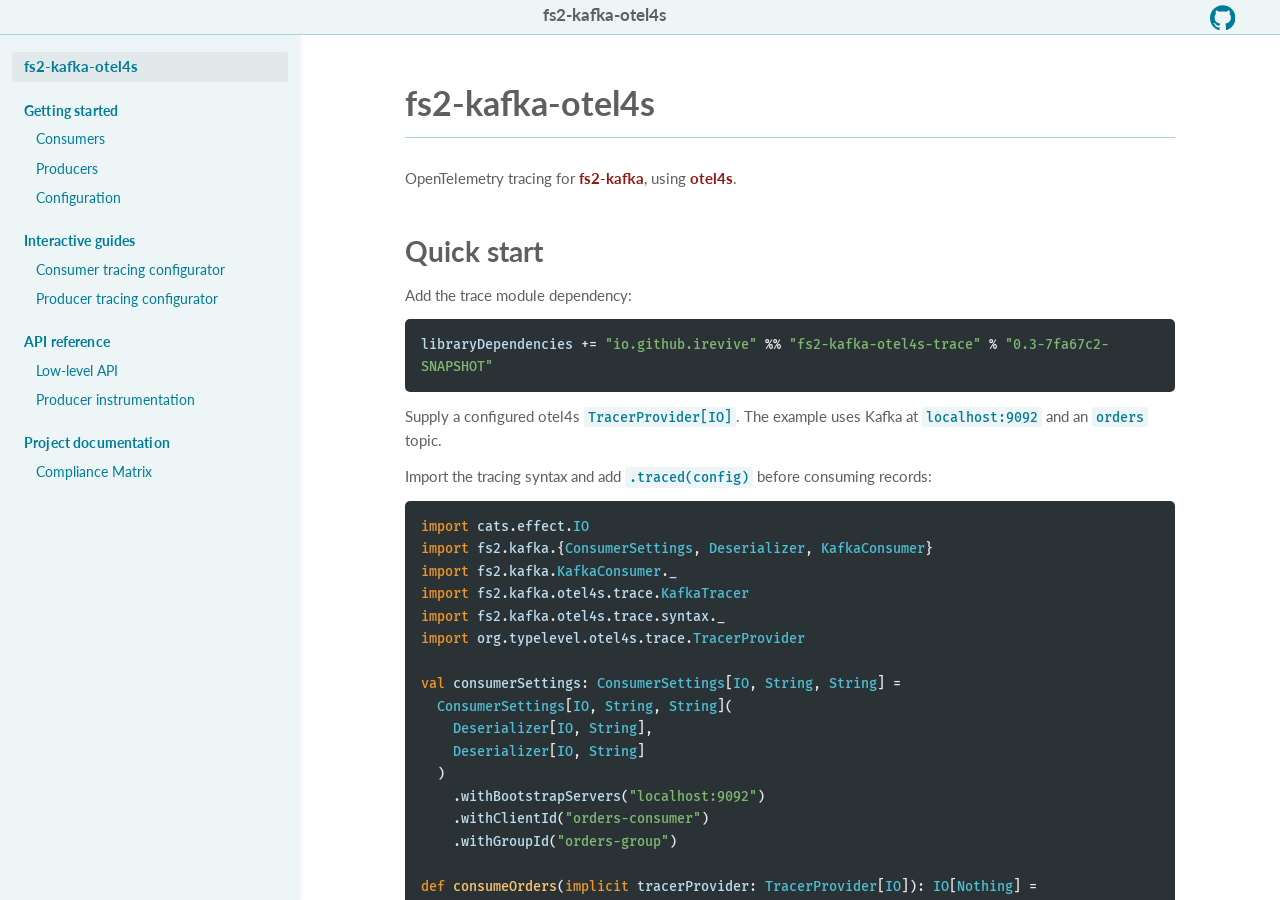
==== index.html @ 9bfa2861 "deploy: 7fa67c2e1adc628a8ec768952b215c141cdf2041" ====
<!DOCTYPE html>
<html lang="en">
  
  <head>
  <meta http-equiv="Content-Type" content="text/html; charset=UTF-8">
  <meta charset="utf-8">
  <meta name="viewport" content="width=device-width, initial-scale=1.0">
  <meta name="generator" content="Typelevel Laika + Helium Theme" />
  <title>fs2-kafka-otel4s</title>
  
  <meta name="author" content="Maksym Ochenashko"/>
  
  <meta name="author" content="Maksym Ochenashko"/>
  
  
  <meta name="description" content="site"/>
  
  
  
  
  <link rel="stylesheet" href="https://fonts.googleapis.com/css?family=Lato:400,700">
  
  <link rel="stylesheet" href="https://fonts.googleapis.com/css?family=Fira+Mono:500">
  
  <link rel="stylesheet" type="text/css" href="helium/site/icofont.min.css" />
    <link rel="stylesheet" type="text/css" href="helium/site/laika-helium.css" />
    <link rel="stylesheet" type="text/css" href="site.css" />
    <link rel="stylesheet" type="text/css" href="assets/tracing-explorer.css" />
  <script src="helium/site/laika-helium.js"></script>
    <script src="assets/tracing-explorer.js"></script>
    <script src="assets/consumer-spans.js"></script>
    <script src="assets/producer-spans.js"></script>
  
  
  <script> /* for avoiding page load transitions */ </script>
</head>

  <body>

    <header id="top-bar" class="light-default dark-default">

  <div class="row">
    <a id="nav-icon">
      <i class="icofont-laika navigationMenu" title="Navigation">&#xefa2;</i>
    </a>
    
    
  </div>

  <a class="text-link" href="#">fs2-kafka-otel4s</a>

  <div class="row links">
    
    <a class="icon-link svg-link" href="https://github.com/iRevive/fs2-kafka-otel4s"><span class="github" title="Source Code"><svg class="svg-icon" width="100%" height="100%" viewBox="0 0 100 100" version="1.1" xmlns="http://www.w3.org/2000/svg" xml:space="preserve" style="fill-rule:evenodd;clip-rule:evenodd;stroke-linejoin:round;stroke-miterlimit:2;">
  <g class="svg-shape">
    <path d="M49.995,1c-27.609,-0 -49.995,22.386 -49.995,50.002c-0,22.09 14.325,40.83 34.194,47.444c2.501,0.458 3.413,-1.086 3.413,-2.412c0,-1.185 -0.043,-4.331 -0.067,-8.503c-13.908,3.021 -16.843,-6.704 -16.843,-6.704c-2.274,-5.773 -5.552,-7.311 -5.552,-7.311c-4.54,-3.103 0.344,-3.042 0.344,-3.042c5.018,0.356 7.658,5.154 7.658,5.154c4.46,7.64 11.704,5.433 14.552,4.156c0.454,-3.232 1.744,-5.436 3.174,-6.685c-11.102,-1.262 -22.775,-5.553 -22.775,-24.713c-0,-5.457 1.949,-9.92 5.147,-13.416c-0.516,-1.265 -2.231,-6.348 0.488,-13.233c0,0 4.199,-1.344 13.751,5.126c3.988,-1.108 8.266,-1.663 12.518,-1.682c4.245,0.019 8.523,0.574 12.517,1.682c9.546,-6.47 13.736,-5.126 13.736,-5.126c2.728,6.885 1.013,11.968 0.497,13.233c3.204,3.496 5.141,7.959 5.141,13.416c0,19.209 -11.691,23.436 -22.83,24.673c1.795,1.544 3.394,4.595 3.394,9.26c0,6.682 -0.061,12.076 -0.061,13.715c0,1.338 0.899,2.894 3.438,2.406c19.853,-6.627 34.166,-25.354 34.166,-47.438c-0,-27.616 -22.389,-50.002 -50.005,-50.002"/>
  </g>
</svg></span></a>
    
  </div>  

</header>
    
    <nav id="sidebar">

  <div class="row">
    
    <a class="icon-link svg-link" href="https://github.com/iRevive/fs2-kafka-otel4s"><span class="github" title="Source Code"><svg class="svg-icon" width="100%" height="100%" viewBox="0 0 100 100" version="1.1" xmlns="http://www.w3.org/2000/svg" xml:space="preserve" style="fill-rule:evenodd;clip-rule:evenodd;stroke-linejoin:round;stroke-miterlimit:2;">
  <g class="svg-shape">
    <path d="M49.995,1c-27.609,-0 -49.995,22.386 -49.995,50.002c-0,22.09 14.325,40.83 34.194,47.444c2.501,0.458 3.413,-1.086 3.413,-2.412c0,-1.185 -0.043,-4.331 -0.067,-8.503c-13.908,3.021 -16.843,-6.704 -16.843,-6.704c-2.274,-5.773 -5.552,-7.311 -5.552,-7.311c-4.54,-3.103 0.344,-3.042 0.344,-3.042c5.018,0.356 7.658,5.154 7.658,5.154c4.46,7.64 11.704,5.433 14.552,4.156c0.454,-3.232 1.744,-5.436 3.174,-6.685c-11.102,-1.262 -22.775,-5.553 -22.775,-24.713c-0,-5.457 1.949,-9.92 5.147,-13.416c-0.516,-1.265 -2.231,-6.348 0.488,-13.233c0,0 4.199,-1.344 13.751,5.126c3.988,-1.108 8.266,-1.663 12.518,-1.682c4.245,0.019 8.523,0.574 12.517,1.682c9.546,-6.47 13.736,-5.126 13.736,-5.126c2.728,6.885 1.013,11.968 0.497,13.233c3.204,3.496 5.141,7.959 5.141,13.416c0,19.209 -11.691,23.436 -22.83,24.673c1.795,1.544 3.394,4.595 3.394,9.26c0,6.682 -0.061,12.076 -0.061,13.715c0,1.338 0.899,2.894 3.438,2.406c19.853,-6.627 34.166,-25.354 34.166,-47.438c-0,-27.616 -22.389,-50.002 -50.005,-50.002"/>
  </g>
</svg></span></a>
    
  </div>

  <ul class="nav-list">
    <li class="level1 active nav-leaf"><a href="#">fs2-kafka-otel4s</a></li>
    <li class="level1 nav-header">Getting started</li>
    <li class="level2 nav-leaf"><a href="getting-started/consumers.html">Consumers</a></li>
    <li class="level2 nav-leaf"><a href="getting-started/producers.html">Producers</a></li>
    <li class="level2 nav-leaf"><a href="getting-started/configuration.html">Configuration</a></li>
    <li class="level1 nav-header">Interactive guides</li>
    <li class="level2 nav-leaf"><a href="interactive-guides/consumer-tracing.html">Consumer tracing configurator</a></li>
    <li class="level2 nav-leaf"><a href="interactive-guides/producer-tracing.html">Producer tracing configurator</a></li>
    <li class="level1 nav-header">API reference</li>
    <li class="level2 nav-leaf"><a href="reference/low-level-api.html">Low-level API</a></li>
    <li class="level2 nav-leaf"><a href="reference/producer-instrumentation.html">Producer instrumentation</a></li>
    <li class="level1 nav-header">Project documentation</li>
    <li class="level2 nav-leaf"><a href="project/compliance-matrix.html">Compliance Matrix</a></li>
  </ul>

</nav>

    <div id="container">

      
<nav id="page-nav">
  <p class="header"><a href="#">fs2-kafka-otel4s</a></p>

  <ul class="nav-list">
    <li class="level1 nav-leaf"><a href="#quick-start">Quick start</a></li>
    <li class="level1 nav-leaf"><a href="#next-steps">Next steps</a></li>
  </ul>

  <p class="footer"></p>
</nav>


      <main class="content">

        <h1 id="fs2-kafka-otel4s" class="title">fs2-kafka-otel4s</h1>
        <p>OpenTelemetry tracing for <a href="https://github.com/typelevel/fs2-kafka">fs2-kafka</a>, using <a href="https://github.com/typelevel/otel4s">otel4s</a>.</p>
        
        <h2 id="quick-start" class="section"><a class="anchor-link left" href="#quick-start"><i class="icofont-laika link">&#xef71;</i></a>Quick start</h2>
        <p>Add the trace module dependency:</p>
        <pre class="keep-together pdf epub"><code class="nohighlight"><span class="identifier">libraryDependencies</span><span> += </span><span class="string-literal">&quot;io.github.irevive&quot;</span><span> %% </span><span class="string-literal">&quot;fs2-kafka-otel4s-trace&quot;</span><span> % </span><span class="string-literal">&quot;0.3-7fa67c2-SNAPSHOT&quot;</span></code></pre>
        <p>Supply a configured otel4s <code>TracerProvider[IO]</code>. The example uses Kafka at <code>localhost:9092</code> and an <code>orders</code> topic.</p>
        <p>Import the tracing syntax and add <code>.traced(config)</code> before consuming records:</p>
        <pre><code class="nohighlight"><span class="keyword">import</span><span> </span><span class="identifier">cats</span><span>.</span><span class="identifier">effect</span><span>.</span><span class="type-name">IO</span><span>
</span><span class="keyword">import</span><span> </span><span class="identifier">fs2</span><span>.</span><span class="identifier">kafka</span><span>.{</span><span class="type-name">ConsumerSettings</span><span>, </span><span class="type-name">Deserializer</span><span>, </span><span class="type-name">KafkaConsumer</span><span>}
</span><span class="keyword">import</span><span> </span><span class="identifier">fs2</span><span>.</span><span class="identifier">kafka</span><span>.</span><span class="type-name">KafkaConsumer</span><span>.</span><span class="identifier">_</span><span>
</span><span class="keyword">import</span><span> </span><span class="identifier">fs2</span><span>.</span><span class="identifier">kafka</span><span>.</span><span class="identifier">otel4s</span><span>.</span><span class="identifier">trace</span><span>.</span><span class="type-name">KafkaTracer</span><span>
</span><span class="keyword">import</span><span> </span><span class="identifier">fs2</span><span>.</span><span class="identifier">kafka</span><span>.</span><span class="identifier">otel4s</span><span>.</span><span class="identifier">trace</span><span>.</span><span class="identifier">syntax</span><span>.</span><span class="identifier">_</span><span>
</span><span class="keyword">import</span><span> </span><span class="identifier">org</span><span>.</span><span class="identifier">typelevel</span><span>.</span><span class="identifier">otel4s</span><span>.</span><span class="identifier">trace</span><span>.</span><span class="type-name">TracerProvider</span><span>

</span><span class="keyword">val</span><span> </span><span class="identifier">consumerSettings</span><span>: </span><span class="type-name">ConsumerSettings</span><span>[</span><span class="type-name">IO</span><span>, </span><span class="type-name">String</span><span>, </span><span class="type-name">String</span><span>] =
  </span><span class="type-name">ConsumerSettings</span><span>[</span><span class="type-name">IO</span><span>, </span><span class="type-name">String</span><span>, </span><span class="type-name">String</span><span>](
    </span><span class="type-name">Deserializer</span><span>[</span><span class="type-name">IO</span><span>, </span><span class="type-name">String</span><span>],
    </span><span class="type-name">Deserializer</span><span>[</span><span class="type-name">IO</span><span>, </span><span class="type-name">String</span><span>]
  )
    .</span><span class="identifier">withBootstrapServers</span><span>(</span><span class="string-literal">&quot;localhost:9092&quot;</span><span>)
    .</span><span class="identifier">withClientId</span><span>(</span><span class="string-literal">&quot;orders-consumer&quot;</span><span>)
    .</span><span class="identifier">withGroupId</span><span>(</span><span class="string-literal">&quot;orders-group&quot;</span><span>)

</span><span class="keyword">def</span><span> </span><span class="declaration-name">consumeOrders</span><span>(</span><span class="keyword">implicit</span><span> </span><span class="identifier">tracerProvider</span><span>: </span><span class="type-name">TracerProvider</span><span>[</span><span class="type-name">IO</span><span>]): </span><span class="type-name">IO</span><span>[</span><span class="type-name">Nothing</span><span>] =
  </span><span class="type-name">KafkaConsumer</span><span>
    .</span><span class="identifier">stream</span><span>[</span><span class="type-name">IO</span><span>, </span><span class="type-name">String</span><span>, </span><span class="type-name">String</span><span>](</span><span class="identifier">consumerSettings</span><span>)
    .</span><span class="identifier">subscribeTo</span><span>(</span><span class="string-literal">&quot;orders&quot;</span><span>)
    .</span><span class="identifier">traced</span><span>(</span><span class="type-name">KafkaTracer</span><span>.</span><span class="type-name">Config</span><span>.</span><span class="keyword">default</span><span>)
    .</span><span class="identifier">consumeRecordTraced</span><span>(</span><span class="identifier">record</span><span> =&gt; </span><span class="type-name">IO</span><span>.</span><span class="identifier">println</span><span>(</span><span class="string-literal">s&quot;Order: </span><span class="substitution">${record.value}</span><span class="string-literal">&quot;</span><span>))</span></code></pre>
        <p>The handler runs once per record. Each chunk gets a receive span, one process span per handler, and a commit span.
        Offsets are committed after all handlers succeed. A failed or canceled handler skips the commit.</p>
        <p>For a send example, see <a href="getting-started/producers.html">Producers</a>.</p>
        
        <h2 id="next-steps" class="section"><a class="anchor-link left" href="#next-steps"><i class="icofont-laika link">&#xef71;</i></a>Next steps</h2>
        <ul>
          <li><a href="getting-started/consumers.html">Consumers</a>: handlers, commits, and span diagrams.</li>
          <li><a href="interactive-guides/consumer-tracing.html">Interactive consumer guide</a>: configure tracing and inspect spans and links.</li>
          <li><a href="getting-started/producers.html">Producers</a>: send records, choose a batch mode, and use transactions.</li>
          <li><a href="interactive-guides/producer-tracing.html">Interactive producer guide</a>: compare batch spans and outgoing trace contexts.</li>
          <li><a href="getting-started/configuration.html">Configuration</a>: control spans, attributes, message keys, and tracer reuse.</li>
          <li><a href="reference/low-level-api.html">Low-level API</a>: trace operations in your own Kafka loop.</li>
          <li><a href="reference/producer-instrumentation.html">Producer instrumentation</a>: inspect the detailed span and propagation rules.</li>
        </ul>

        
<hr class="footer-rule"/>
<footer>
  Site generated by <a href="https://typelevel.org/Laika/">Laika</a> with the Helium theme.
</footer>


      </main>

    </div>

  </body>

</html>
---- helium/site/laika-helium.css ----
:root {
  --primary-color: #007c99;
  --primary-light: #eef5f6;
  --primary-medium: #a7d4de;
  --secondary-color: #931813;
  --text-color: #5f5f5f;
  --bg-color: #ffffff;
  --gradient-top: #095269;
  --gradient-bottom: #007c99;
  --component-color: var(--primary-color);
  --component-area-bg: var(--primary-light);
  --component-hover: var(--secondary-color);
  --component-border: var(--primary-medium);
  --subtle-highlight: rgba(0, 0, 0, 0.05);
  --messages-info: #007c99;
  --messages-info-light: #ebf6f7;
  --messages-warning: #b1a400;
  --messages-warning-light: #fcfacd;
  --messages-error: #d83030;
  --messages-error-light: #ffe9e3;
  --syntax-base1: #2a3236;
  --syntax-base2: #8c878e;
  --syntax-base3: #b2adb4;
  --syntax-base4: #bddcee;
  --syntax-base5: #e8e8e8;
  --syntax-wheel1: #e28e93;
  --syntax-wheel2: #ef9725;
  --syntax-wheel3: #ffc66d;
  --syntax-wheel4: #7fb971;
  --syntax-wheel5: #4dbed4;
  --body-font: "Lato", sans-serif;
  --header-font: "Lato", sans-serif;
  --code-font: "Fira Mono", monospace;
  --body-font-size: 15px;
  --code-font-size: 0.9em;
  --small-font-size: 12px;
  --title-font-size: 34px;
  --header2-font-size: 28px;
  --header3-font-size: 20px;
  --header4-font-size: 15px;
  --block-spacing: 10px;
  --line-height: 1.5;
  --content-width: 860px;
  --nav-width: 275px;
  --top-bar-height: 35px;
  color-scheme: light dark;
}

.light-inverted {
  --component-color: var(--primary-medium);
  --component-area-bg: var(--primary-color);
  --component-hover: var(--bg-color);
  --component-border: var(--primary-light);
  --subtle-highlight: rgba(255, 255, 255, 0.15);
}

@media (prefers-color-scheme: dark) {
  :root {
    --primary-color: #a7d4de;
    --primary-light: #125d75;
    --primary-medium: #a7d4de;
    --secondary-color: #f1c47b;
    --text-color: #eeeeee;
    --bg-color: #064458;
    --gradient-top: #064458;
    --gradient-bottom: #197286;
    --component-color: var(--primary-color);
    --component-area-bg: var(--primary-light);
    --component-hover: var(--secondary-color);
    --component-border: var(--primary-medium);
    --subtle-highlight: rgba(255, 255, 255, 0.15);
    --messages-info: #ebf6f7;
    --messages-info-light: #007c99;
    --messages-warning: #fcfacd;
    --messages-warning-light: #817800;
    --messages-error: #ffe9e3;
    --messages-error-light: #d83030;
    --syntax-base1: #2a3236;
    --syntax-base2: #8c878e;
    --syntax-base3: #b2adb4;
    --syntax-base4: #bddcee;
    --syntax-base5: #e8e8e8;
    --syntax-wheel1: #e28e93;
    --syntax-wheel2: #ef9725;
    --syntax-wheel3: #ffc66d;
    --syntax-wheel4: #7fb971;
    --syntax-wheel5: #4dbed4;
  }

  .dark-inverted {
    --component-color: var(--primary-medium);
    --component-area-bg: var(--primary-color);
    --component-hover: var(--bg-color);
    --component-border: var(--primary-light);
    --subtle-highlight: rgba(0, 0, 0, 0.05);
  }
}

*, :after, :before {
  box-sizing: border-box;
}

body {
  font-family: var(--body-font);
  color: var(--text-color);
  background-color: var(--bg-color);
  font-size: var(--body-font-size);
  line-height: var(--line-height);
  position: relative;
  padding-bottom: 40px;
  margin-top: 0;
}

#container {
  position: fixed;
  top: var(--top-bar-height);
  left: 0;
  height: calc(100% - var(--top-bar-height));
  width: 100%;
  overflow-y: auto;
}

main.content {
  display: block;
  width: 100%;
  margin-right: auto;
  margin-left: auto;
  min-height: 100vh;
  padding: 15px 15px 45px;
  margin-bottom: 70px;
}

@media (min-width: 576px) {
  main.content {
    padding: 15px 30px;
  }
}

@media (min-width: 1020px) {
  #container {
    left: var(--nav-width) !important;
    width: calc(100% - var(--nav-width));
    transition: left .25s ease-out;
  }
  main.content {
    max-width: var(--content-width);
    padding: 15px 45px;
  }
}

@media (min-width: 1450px) {
  main.content {
    max-width: 1125px;
  }
  #page-nav + main.content {
    padding: 15px 310px 15px 45px;
  }
}



p, main > div {
  margin: 0 0 var(--block-spacing);
}

/* lists =========================================== */

section > ul li {
  margin-bottom: 25px;
  line-height: var(--line-height);
}

ul, ol {
  padding: 0;
  margin: 0 0 var(--block-spacing) 25px;
}

ul li {
  margin-bottom: calc(var(--block-spacing) / 2);
  line-height: var(--line-height);
}

li ul {
  margin-bottom: var(--block-spacing);
  margin-top: 0;
}

/* headers =========================================== */

section {
  padding-top: 30px;
}

h1, h2, h3, h4, h5, h6 {
  font-family: var(--header-font);
  color: var(--secondary-color);
  margin: var(--block-spacing) 0;
  line-height: 20px; /* TODO */
}

h1, h2, h3 {
  line-height: 40px; /* TODO */
}

h1 {
  font-size: var(--title-font-size);
  margin-top: calc(var(--block-spacing) * 3.5);
  margin-bottom: calc(var(--block-spacing) * 1.2);
}
h1.title {
  padding-top: calc(40px + var(--top-bar-height));
  padding-bottom: 10px;
  margin-top: 0;
  margin-bottom: calc(var(--block-spacing) * 3);
  border-bottom: 1px solid var(--component-border);
}
h2 {
  font-size: var(--header2-font-size);
  margin-top: calc(var(--block-spacing) * 3.5);
  margin-bottom: calc(var(--block-spacing) * 1.2);
}
h3 {
  font-size: var(--header3-font-size);
  margin-top: calc(var(--block-spacing) * 1.6);
  margin-bottom: calc(var(--block-spacing) / 2);
}
h4, h5, h6 {
  font-size: var(--header4-font-size);
  margin-top: calc(var(--block-spacing) * 1.6);
  margin-bottom: calc(var(--block-spacing) / 2);
}

/* links =========================================== */

a {
  color: var(--secondary-color);
  font-weight: bold;
  text-decoration: none;
}
a:hover {
  color: var(--secondary-color);
  text-decoration: underline;
}

/* images =========================================== */

.default-image-block {
  text-align: center;
}

.default-image-block img {
  width: 90%;
  height: auto;
}

img.default-image-span {
  height: 1em;
  width: auto;
}

/* anchor =========================================== */

a.anchor-link {
  visibility: hidden;
  position: absolute;
  display: inline-block;
  width: 1.4em;
  margin-top: -3px;
  text-align: right;
  text-decoration: none;
}
a.anchor-link.left {
  margin-left: -1.4em;
  padding-right: 0.5em;
}
a.anchor-link.right {
  padding-left: 0.5em;
  text-align: left;
}

h1:hover > a.anchor-link,
h2:hover > a.anchor-link,
h3:hover > a.anchor-link,
h4:hover > a.anchor-link,
h5:hover > a.anchor-link,
h6:hover > a.anchor-link {
  visibility: visible;
  text-decoration: none;
}

.anchor-link .icofont-laika {
  font-size: 0.75em;
  color: var(--primary-color);
  -webkit-font-smoothing: antialiased;
  -moz-osx-font-smoothing: grayscale;
}

/* callout =========================================== */

.callout {
  margin: calc(var(--block-spacing) * 2);
  padding: 4px 10px;
  border-radius: 5px;
}
.callout .icofont-laika {
  display: block;
  padding: 5px 0;
}

.callout.warning {
  background-color: var(--messages-warning-light);
  border-left: 7px solid var(--messages-warning);
}
.callout.warning .icofont-laika {
  color: var(--messages-warning);
}

.callout.info {
  background-color: var(--messages-info-light);
  border-left: 7px solid var(--messages-info);
}
.callout.info .icofont-laika {
  color: var(--messages-info);
}

.callout.error {
  background-color: var(--messages-error-light);
  border-left: 7px solid var(--messages-error);
}
.callout.error .icofont-laika {
  color: var(--messages-error);
}

/* inline runtime messages  ======================== */

.inline {
  border-radius: 5px;
  padding: 0 5px 2px 5px
}
.inline code {
  padding-left: 10px;
}
.inline.info {
  background-color: var(--messages-info-light);
  border: 1px solid var(--messages-info);
}
.inline.warning {
  background-color: var(--messages-warning-light);
  border: 1px solid var(--messages-warning);
}
.inline.error {
  background-color: var(--messages-error-light);
  border: 1px solid var(--messages-error);
}

/* tabs =========================================== */

.tab-container {
  margin-top: calc(var(--block-spacing) * 1.8);
  margin-bottom: calc(var(--block-spacing) * 1.8);
}
ul.tab-group {
  list-style: none;
  margin: 0;
  padding: 0;
}
li.tab {
  display: inline-block;
  border: 1px solid var(--component-border);
  border-radius: 5px 5px 0 0;
  background-color: var(--primary-light);
  padding: 2px 5px;
  margin-bottom: -1px !important;
  color: var(--primary-color);
}
li.tab a, li.tab a:hover {
  color: var(--primary-color);
  text-decoration: none;
}
li.tab.active a {
  cursor: default;
}
li.tab.active {
  background-color: var(--bg-color);
  border-bottom-color: transparent;
}
.tab-content {
  display: none;
  padding: 12px 5px 5px;
  border: 1px solid var(--component-border);
  border-radius: 0 5px 5px 5px;
  margin-top: 0 !important;
}
.tab-content.active {
  display: block;
}

/* tables =========================================== */

table {
  margin: calc(var(--block-spacing) * 2) 0;
  border: 1px solid var(--component-border);
  border-collapse: collapse;
}
thead > tr {
  border-bottom: 1px solid var(--component-border);
}
td, th {
  padding: 5px 8px;
}
tbody > tr:nth-child(odd) {
  background: var(--primary-light);
}

/* svg icon ===================================== */

.row a {
  line-height: 1.75em;
}

.svg-link {
  position: relative;
  top: 4px;
}

.svg-icon {
  height: 1.7em;
  width: 1.7em;
}

.svg-shape {
  fill: var(--component-color);
}

a:hover .svg-shape {
  fill: var(--component-hover);
}

/* footer ========================================== */

.footer-rule {
  margin-top: 30px;
}
footer {
  font-size: 0.9em;
  text-align: center;
}

/* other =========================================== */

blockquote {
  margin: calc(var(--block-spacing) * 2);
  font-style: italic;
}

p.title {
  font-weight: bold;
}
.downloads {
  display: flex;
  justify-content: space-evenly;
  margin: 30px 30px var(--block-spacing) 0;
}
.downloads img {
  width: 245px;
  height: auto;
  display: inline-block;
}

.keep-together {
  page-break-inside: avoid;
}

/* mermaid diagrams ==================== */

pre.mermaid {
  color: var(--bg-color); /* avoiding page load flicker */
  background-color: var(--bg-color);
  border: 1px solid var(--primary-medium);
  text-align: center;
}




/* top navigation bar =========================================== */

header {
  display: flex;
  justify-content: space-between;
  background-color: var(--component-area-bg);
  margin: 0;
  position: fixed;
  top: 0;
  left: 0;
  height: var(--top-bar-height);
  z-index: 2000;
  width: 100%;
  align-items: center;
  padding: 0 45px 0 20px;
  border-bottom: 1px solid var(--component-border);
}
header a, nav .row a {
  color: var(--component-color);
}
header a:hover, nav .row a:hover {
  text-decoration: none;
  cursor: pointer;
  color: var(--component-hover)
}

header .image-link {
  height: var(--top-bar-height);
  display: flex;
  flex-direction: column;
  justify-content: center;
}
header img {
  max-height: calc(var(--top-bar-height) - 10px);
  width: auto;
}

header .row a, nav .row a {
  margin: 0 0 0 20px;
}
header .row.links {
  display: none;
}
nav .row {
  margin: 10px 15px 3px 25px;
  padding-bottom: 7px;
  border-bottom: 1px solid var(--component-border);
}

#nav-icon {
  display: inline-block;
}
@media (min-width: 1020px) {
  #nav-icon {
    display: none;
  }
}
@media (min-width: 500px) {
  header .row.links {
    display: block;
  }
  nav .row {
    display: none;
  }
}

header .row.links .row.links {
  display: inline-block;
}

.text-link {
  position: relative;
  bottom: 2px;
}

.button-link, #header-right .button-link, #header-left .menu-toggle, nav .row a.button-link {
  position: relative;
  bottom: 2px;
  display: inline-block;
  border-radius: 9px;
  padding: 0 7px;
  background-color: var(--component-color);
  color: var(--component-area-bg);
  font-size: 0.9em;
}
.button-link:hover, #header-right .button-link:hover {
  background-color: var(--component-hover);
  color: var(--component-area-bg);
  text-decoration: none;
}

/* menus =================================================== */

.menu-toggle:after {
  display: inline-block;
  width: 0;
  height: 0;
  content: "";
  margin-left: 0.5em;
  margin-bottom: 0.1em;
  border-left: 8px solid transparent;
  border-right: 8px solid transparent;
  border-top: 8px solid var(--component-color);
}

.menu-toggle:hover:after {
  border-top: 8px solid var(--component-hover);
}

.menu-container {
  position: relative;
  display: inline-block;
}

.menu-content {
  display: none;
  position: absolute;
  z-index: 5000;
  left: 20px;
  top: calc(var(--top-bar-height) - 10px);
  background-color: var(--bg-color);
  border: 1px solid var(--component-border);
  border-radius: 5px;
  white-space: nowrap;
}

.menu-content ul.nav-list {
  padding-top: 5px;
  padding-bottom: 5px;
  margin: 0;
}
.menu-content .nav-list li {
  margin-left: 0;
  margin-bottom: 2px;
}
.menu-content .nav-list li a {
  margin: 0;
  line-height: 1.2;
}
.menu-content.menu-open {
  display: block;
}

/* version menu =================================================== */

.left-column {
  display: inline-block;
  width: 3.5em;
}
.version-label {
  border-radius: 3px;
  padding: 1px 3px;
  color: white;
  font-size: 0.8em;
  margin-right: 1em;
}
.version-label.eol {
  background-color: gray;
}
.version-label.stable {
  background-color: green;
}
.version-label.dev, .version-label.development, .version-label.milestone {
  background-color: yellow;
  color: black;
}

/* navigation lists - common styles (menus, main nav, page nav) ==== */

.nav-list {
  font-size: var(--body-font-size);
}

.nav-list li {
  margin-left: 10px;
  margin-bottom: 2px;
  line-height: 1.1;
}

.nav-list li a {
  display: block;
  padding: 3px 15px 4px 15px;
  color: var(--primary-color);
  font-weight: normal;
}

/* left navigation bar =========================================== */

#sidebar {
  position: fixed;
  background-color: var(--primary-light);
  width: var(--nav-width);
  margin-left: calc(var(--nav-width) * -1);
  left: 0;
  z-index: 1000;
  height: calc(100% - var(--top-bar-height));
  top: var(--top-bar-height);
  overflow-x: hidden;
  overflow-y: auto;
  transition: margin .25s ease-out;
}

@media (min-width: 1020px) {
  #sidebar {
    margin-left: 0;
    box-shadow: -2px 0 8px rgba(0, 0, 0, 0.15);
  }
}

#sidebar.nav-open {
  margin-left: 0 !important;
}

#sidebar ul {
  margin-bottom: 15px;
}

#sidebar ul.nav-list {
  padding-top: 10px;
  padding-bottom: 15px;
  margin: 0 0 0 15px;
}

#sidebar .nav-list li.level1 {
  margin-left: -5px;
  padding: 1px 0;
  font-size: 1.1em;
}

#sidebar .nav-list li.level1.nav-node {
  margin-bottom: 5px;
  border-bottom: 2px solid var(--secondary-color);
}

#sidebar .nav-list li.level1 a {
  margin-left: 0;
  padding: 3px 15px 4px 15px;
}

#sidebar .nav-list li.level1.nav-node a {
  padding-bottom: 1px;
}

#sidebar .nav-list li.nav-header {
  color: var(--secondary-color);
  display: block;
  padding: 3px 15px;
  font-weight: bold;
  text-transform: uppercase;
  margin-left: -5px;
  font-size: 1em;
}
#sidebar .nav-list li.level1.nav-header { /* for higher specificity */
  padding: 3px 15px;
}

#sidebar .nav-list li.nav-header.level2 {
  margin-left: 10px;
  margin-top: 5px;
  font-size: 0.9em;
}

#sidebar .nav-list .level3 {
  margin-left: 18px;
  font-size: 0.9em;
}

/* right page navigation =========================================== */

#page-nav .icofont-laika {
  font-size: 1.2em;
  margin-right: 0.6em;
}

ul.nav-list, #page-nav ul {
  list-style: none;
}

#page-nav ul {
  margin: 12px;
}
#page-nav .level3 {
  margin-left: 24px;
  font-size: 0.9em;
}
#page-nav a {
  display: block;
  color: var(--primary-color);
  font-weight: normal;
}
#page-nav .header, #page-nav .footer {
  padding: 5px 12px;
  margin: 0;
}
#page-nav .header {
  background-color: var(--primary-color);
}
#page-nav .footer {
  border-top: 1px solid var(--component-border);
}

#page-nav ul.nav-list {
  padding: 0;
  margin: 12px;
}
#page-nav .nav-list li {
  margin: 0 0 5px 0;
  line-height: 1.5;
}
#page-nav .nav-list .level1 {
  font-size: 1em;
}
#page-nav .nav-list .level2 {
  margin-left: 18px;
  font-size: 0.9em;
}
#page-nav .nav-list li a {
  padding: 0;
}

#page-nav li a:hover,
.nav-list li a:hover {
  background-color: rgba(0, 0, 0, 0.03);
  text-decoration: none;
}

.nav-list .active a,
.nav-list .active a:hover,
#page-nav .header a,
#page-nav .header a:hover {
  color: var(--bg-color);
  background-color: var(--primary-color);
  text-decoration: none;
}
#page-nav .footer a,
#page-nav .footer a:hover {
  color: var(--primary-color);
  text-decoration: none;
}

.nav-list li + .nav-header {
  margin-top: 9px;
}

#page-nav {
  display: none;
  position: fixed;
  top: calc(45px + var(--top-bar-height));
  right: 45px;
  width: 250px;
  background-color: var(--primary-light);
  border-radius: 5px;
}

@media (min-width: 1450px) {
  #page-nav {
    display: inline-block;
  }
}
@media (max-width: 1450px) {
  #page-nav.all-screens {
    display: block;
    position: static;
    width: 100%;
    max-width: var(--content-width);
    background-color: transparent;
    margin-left: auto;
    margin-right: auto;
    padding: 75px 45px 10px 45px;
  }
}

.icofont-laika {
  font-size: 1.75em;
}


pre {
  display: block;
  background-color: var(--syntax-base1);
  border-radius: 5px;
  padding: 12px 9px 9px 15px;
  margin: 0 0 var(--block-spacing);
  line-height: 1.4;
  word-break: break-all;
  word-wrap: break-word;
  white-space: pre-wrap;
}
code {
  font-family: var(--code-font);
  color: var(--primary-color);
  font-size: var(--code-font-size);
  font-weight: 500;
  white-space: nowrap;
  padding: 0 0.1em;
}
a code {
  color: inherit;
}
pre code {
  color: var(--syntax-base5);
  background-color: transparent;
  padding: 0;
  border: 0;
  white-space: pre-wrap;
}

code .identifier {
  color: var(--syntax-base4);
}
code .tag-punctuation {
  color: var(--syntax-base3);
}
code .comment, code .xml-cdata, code .markup-quote {
  color: var(--syntax-base2);
}

code .substitution, code .xml-processing-instruction, code .markup-emphasized, code .annotation {
  color: var(--syntax-wheel1);
}
code .keyword, code .escape-sequence, code .markup-headline {
  color: var(--syntax-wheel2);
}
code .attribute-name, .markup-link-target, code .declaration-name {
  color: var(--syntax-wheel3);
}
code .number-literal, .string-literal, .literal-value, .boolean-literal, .char-literal, .symbol-literal, .regex-literal, .markup-link-text {
  color: var(--syntax-wheel4);
}
code .type-name, code .tag-name, code .xml-dtd-tag-name, code .markup-fence {
  color: var(--syntax-wheel5);
}

code .diff-added {
  background-color: rgb(0 175 0 / 40%);
}
code .diff-removed {
  background-color: rgb(250 0 0 / 40%);
}



ul.toc, .toc ul {
  list-style: none;
}
.toc.nav-list li {
  line-height: 1.4;
}
.toc.nav-list a {
  font-weight: bold;
  color: var(--primary-color);
}
.toc.nav-list li.nav-header {
  font-size: var(--title-font-size);
  margin-bottom: 20px;
  margin-top: 36px;
  background: linear-gradient(180deg, rgba(0,0,0,0) 65%, var(--primary-light) 65%);
  color: var(--secondary-color);
  display: block;
  padding: 3px 15px;
  font-weight: bold;
  text-transform: uppercase;
  margin-left: -5px;
  line-height: 20px;
}
.toc.active {
  display: none;
}
.toc.level2 {
  font-size: var(--header2-font-size);
  margin-left: 10px;
  margin-top: 20px;
}
.toc.level2 a {
  color: var(--secondary-color);
}
.toc.level3 {
  font-size: var(--header3-font-size);
  margin-left: 25px;
}
.toc.level4 {
  font-size: var(--body-font-size);
  margin-left: 40px;
}
.toc.level3 a, .toc.level4 a {
  color: var(--primary-color);
}
p.toc {
  margin-bottom: 5px;
}
---- site.css ----
/* Copyright 2026 Typelevel. Licensed under the Apache License, Version 2.0.
 * Adapted from https://github.com/typelevel/otel4s/pull/1337. */
:root {
  --block-spacing: 12px;
  --line-height: 1.6;
  --nav-width: 300px;
}

/* Project identity */

#top-bar > .text-link {
  color: var(--text-color);
  font-weight: bold;
  font-size: 1.15em;
}

/* Content hierarchy */

main.content h1,
main.content h2,
main.content h3,
main.content h4,
main.content h5,
main.content h6 {
  color: var(--text-color);
  line-height: 1.25;
}

main.content h1.title {
  padding-top: 32px;
  padding-bottom: 12px;
  margin-bottom: 28px;
}

main.content h2 {
  margin-top: 44px;
  margin-bottom: 14px;
}

main.content h3,
main.content h4,
main.content h5,
main.content h6 {
  margin-top: 26px;
}

main.content pre {
  padding: 14px 16px;
  line-height: 1.5;
  overflow-x: auto;
  overflow-wrap: anywhere;
  word-break: normal;
  white-space: pre-wrap;
}

main.content pre code {
  white-space: pre-wrap;
}

main.content :not(pre) > code {
  padding: 0.12em 0.3em;
  background-color: var(--primary-light);
  border-radius: 3px;
}

/* Build-tool and configuration selectors */

main.content .tab-container {
  margin-top: 20px;
  margin-bottom: 24px;
}

main.content li.tab {
  padding: 5px 9px;
  margin-right: 4px;
  border: 0;
  border-bottom: 2px solid transparent;
  border-radius: 0;
  background: transparent;
}

main.content li.tab:not(.active):hover {
  background: var(--primary-light);
  border-bottom-color: var(--component-border);
}

main.content li.tab.active {
  border-bottom-color: var(--secondary-color);
  background: transparent;
}

main.content li.tab.active a {
  color: var(--text-color);
  font-weight: bold;
}

main.content li.tab a:focus-visible {
  outline: 2px solid var(--primary-color);
  outline-offset: 3px;
}

main.content .tab-content {
  padding: 14px 0 0;
  border: 0;
  border-top: 1px solid var(--component-border);
  border-radius: 0;
}

/* Callouts and tables */

main.content .callout {
  margin: 20px 0;
  padding: 10px 14px;
  border-radius: 3px;
}

main.content .callout .icofont-laika {
  display: block;
  padding: 0 0 5px;
  font-size: 1em;
}

main.content .callout.info,
main.content .callout.warning,
main.content .callout.error {
  border-left-width: 4px;
}

main.content .callout > :last-child {
  margin-bottom: 0;
}

@media (max-width: 575px) {
  main.content table {
    display: block;
    max-width: 100%;
    overflow-x: auto;
  }
}

/* Main navigation */

#sidebar ul.nav-list {
  padding: 16px 12px 28px;
  margin: 0;
}

#sidebar .nav-list li {
  margin-bottom: 1px;
  line-height: 1.3;
}

#sidebar .nav-list li a,
#sidebar .nav-list li.level1 a,
#sidebar .nav-list li.level1.nav-node a {
  padding: 5px 12px;
  border-radius: 3px;
}

#sidebar .nav-list li.level1 {
  margin-left: 0;
  font-size: 1em;
}

#sidebar .nav-list li.level2 {
  margin-left: 12px;
  font-size: 0.95em;
}

#sidebar .nav-list li.nav-header,
#sidebar .nav-list li.level1.nav-header {
  padding: 5px 12px;
  margin-top: 14px;
  margin-left: 0;
  color: var(--primary-color);
  font-size: 0.92em;
  letter-spacing: 0.01em;
  text-transform: none;
}

#sidebar .nav-list .active a,
#sidebar .nav-list .active a:hover {
  color: var(--primary-color);
  background: var(--subtle-highlight);
  font-weight: bold;
}

/* Page outline */

#page-nav .header {
  background: transparent;
  border-bottom: 1px solid var(--component-border);
}

#page-nav .header a,
#page-nav .header a:hover {
  color: var(--primary-color);
  background: transparent;
  font-weight: bold;
}

#page-nav .footer {
  border-top: 0;
}

#page-nav .nav-list li {
  margin-bottom: 7px;
  line-height: 1.35;
}
---- assets/tracing-explorer.css ----
/* Copyright 2026 Typelevel. Licensed under the Apache License, Version 2.0. */
.tracing-explorer {
  --ce-client: var(--primary-color, #245a70);
  --ce-consumer: var(--secondary-color, #b84343);
  --ce-app: var(--text-color, #334155);
  --ce-border: var(--component-border, #cbd5e1);
  --ce-columns: 4;
  margin: 1.5rem 0 2.5rem;
  font-variant-numeric: tabular-nums;
}
.tracing-explorer [hidden] { display: none !important; }
.tracing-explorer .ce-picker { display: grid; grid-template-columns: 1.25fr 1fr; gap: 1rem; }
.tracing-explorer fieldset {
  min-width: 0;
  margin: 0;
  padding: 1rem 1.15rem 1.15rem;
  border: 1px solid var(--ce-border);
  border-radius: 10px;
}
.tracing-explorer legend { font-weight: 600; padding: 0 0.4rem; }
.tracing-explorer .ce-controls > label {
  display: grid;
  grid-template-columns: 90px minmax(0, 1fr);
  align-items: center;
  gap: 0.65rem;
  margin: 0 0 0.65rem;
  font-size: 0.9em;
}
.tracing-explorer select,
.tracing-explorer input:not([type="checkbox"]) {
  box-sizing: border-box;
  min-width: 0;
  width: 100%;
  padding: 0.5rem 0.6rem;
  font: inherit;
  color: inherit;
  background: var(--bg-color, #fff);
  border: 1px solid var(--ce-border);
  border-radius: 5px;
}
.tracing-explorer input[type="checkbox"] {
  width: 1rem;
  height: 1rem;
  margin: 0;
  flex-shrink: 0;
  accent-color: var(--ce-client);
}
.tracing-explorer .ce-toggles {
  display: flex;
  flex-wrap: wrap;
  gap: 0.35rem 1rem;
  padding-top: 0.75rem;
  margin-top: 1rem;
  border-top: 1px solid var(--ce-border);
}
.tracing-explorer .ce-toggles label { display: flex; align-items: center; gap: 0.45rem; min-height: 2rem; font-size: 0.9em; }
.tracing-explorer button { font: inherit; color: inherit; cursor: pointer; touch-action: manipulation; }
.tracing-explorer button:disabled { cursor: default; opacity: 0.55; }
.tracing-explorer button {
  padding: 0.45rem 0.7rem;
  border: 1px solid var(--ce-border);
  border-radius: 5px;
  background: var(--bg-color, #fff);
  font-size: 0.9em;
}
.tracing-explorer button:hover { background: var(--subtle-highlight, #f1f5f9); }
.tracing-explorer :focus-visible { outline: 2px solid var(--ce-client); outline-offset: 3px; }
.tracing-explorer .ce-constants > p { font-size: 0.9em; }
.tracing-explorer .ce-attribute-row { display: grid; grid-template-columns: minmax(0, 1fr) 90px; gap: 0.5rem; margin-bottom: 0.9rem; }
.tracing-explorer .ce-attribute-row > :nth-child(3) { grid-column: 1; }
.tracing-explorer .ce-attribute-row > button { grid-column: 2; }
.tracing-explorer [data-errors] { color: var(--secondary-color, #b84343); }
.tracing-explorer [data-errors]:empty { margin: 0; }
.tracing-explorer .ce-work { display: grid; grid-template-columns: repeat(var(--ce-columns), minmax(0, 1fr)); gap: 3px; }
.tracing-explorer .ce-phase { padding: 0.8rem 0.35rem; background: var(--subtle-highlight, #f1f5f9); text-align: center; overflow-wrap: anywhere; font-size: 0.85em; border-radius: 4px; }
.tracing-explorer .ce-span-row {
  display: grid;
  grid-template-columns: minmax(140px, 1.25fr) minmax(120px, 1.6fr) 52px minmax(85px, 0.8fr);
  gap: 0.75rem;
  align-items: center;
  padding: 0.55rem 0.5rem;
  border-radius: 5px;
}
.tracing-explorer .ce-heading { border-bottom: 1px solid var(--ce-border); border-radius: 0; font-size: 0.85em; }
.tracing-explorer .ce-axis { display: flex; justify-content: space-between; font-size: 0.85em; white-space: nowrap; }
.tracing-explorer .ce-track {
  display: grid;
  grid-template-columns: repeat(var(--ce-columns), minmax(0, 1fr));
  background: repeating-linear-gradient(to right, var(--ce-border) 0 1px, transparent 1px calc(100% / var(--ce-columns)));
}
.tracing-explorer .ce-bar { height: 1rem; min-width: 0; padding: 0; border: 0; border-radius: 3px; background: var(--ce-client); }
.tracing-explorer [data-kind="PRODUCER"] .ce-bar,
.tracing-explorer [data-kind="CONSUMER"] .ce-bar { background: var(--ce-consumer); }
.tracing-explorer [data-kind="INTERNAL"] .ce-bar { background: var(--ce-app); }
.tracing-explorer .ce-bar:hover { filter: brightness(1.15); }
.tracing-explorer .ce-span { margin: 0.2rem 0; border: 1px solid transparent; border-radius: 6px; }
.tracing-explorer .ce-span > summary { list-style: none; cursor: pointer; }
.tracing-explorer .ce-span > summary::-webkit-details-marker { display: none; }
.tracing-explorer .ce-span-name { display: flex; align-items: baseline; gap: 0.5rem; min-width: 0; overflow-wrap: anywhere; font-size: 0.9em; }
.tracing-explorer .ce-span-name::before { content: "+"; flex-shrink: 0; width: 0.75rem; font-weight: 600; }
.tracing-explorer .ce-span[open] .ce-span-name::before { content: "−"; }
.tracing-explorer .ce-child .ce-span-name { padding-left: 1rem; }
.tracing-explorer .ce-span[open] { border-color: var(--ce-border); }
.tracing-explorer .ce-span[open] > summary,
.tracing-explorer .ce-span > summary:hover { background: var(--subtle-highlight, #f1f5f9); }
.tracing-explorer .ce-span[open] .ce-span-name { font-weight: 600; }
.tracing-explorer .ce-span-details { padding: 0.75rem 1rem; border-top: 1px solid var(--ce-border); }
.tracing-explorer .ce-span-details p { font-size: 0.9em; overflow-wrap: anywhere; }
.tracing-explorer .ce-links { display: flex; justify-content: flex-end; flex-wrap: wrap; gap: 0.3rem; }
.tracing-explorer .ce-links-heading { text-align: right; }
.tracing-explorer .ce-context-link { padding: 0.1rem 0.4rem; border: 1px dashed var(--ce-border); border-radius: 4px; font-size: 0.8em; }
.tracing-explorer .ce-context-link:hover { background: var(--subtle-highlight, #f1f5f9); }
.tracing-explorer .ce-context { margin: 0.6rem 0; padding: 0.8rem 1rem; border: 1px dashed var(--ce-border); border-radius: 6px; scroll-margin-top: 6rem; }
.tracing-explorer .ce-context:target { border-color: var(--ce-client); background: var(--subtle-highlight, #f1f5f9); }
.tracing-explorer .ce-context h4 { margin: 0 0 0.4rem; }
.tracing-explorer .ce-context p { margin: 0; font-size: 0.85em; }
.tracing-explorer .ce-code-actions { display: flex; align-items: center; gap: 0.75rem; margin-bottom: 0.6rem; }
.tracing-explorer .ce-duration { font-size: 0.8em; }
.tracing-explorer .ce-attributes { width: 100%; table-layout: fixed; font-size: 0.85em; }
.tracing-explorer .ce-attributes th:first-child { width: 44%; }
.tracing-explorer .ce-attributes td,
.tracing-explorer .ce-attributes th { padding: 0.5rem; overflow-wrap: anywhere; text-align: left; }
.tracing-explorer .ce-attributes th { font-weight: 600; }
.tracing-explorer .ce-constant { background: var(--subtle-highlight, #f1f5f9); }
.tracing-explorer .ce-notice { font-weight: 600; }
.tracing-explorer .ce-muted { font-size: 0.85em; line-height: 1.6; }
.tracing-explorer pre { white-space: pre-wrap; overflow-wrap: anywhere; }
@media (max-width: 900px) { .tracing-explorer .ce-picker { grid-template-columns: 1fr; } }
@media (max-width: 550px) {
  .tracing-explorer fieldset { padding: 0.85rem; }
  .tracing-explorer .ce-span-row { grid-template-columns: minmax(95px, 1fr) minmax(90px, 1.2fr) 40px; gap: 0.4rem; }
  .tracing-explorer .ce-links { grid-column: 2 / -1; }
  .tracing-explorer .ce-links-heading { display: none; }
  .tracing-explorer .ce-span-details { padding: 0.7rem; }
  .tracing-explorer .ce-axis { font-size: 0.75em; }
  .tracing-explorer .ce-attributes th:first-child { width: 38%; }
  .tracing-explorer .ce-attributes { font-size: 0.8em; }
}
@media (prefers-reduced-motion: reduce) { .tracing-explorer * { scroll-behavior: auto; } }

.tracing-explorer .ce-attributes { display: table; }

.tracing-explorer .ce-span { scroll-margin-top: 6rem; }
.tracing-explorer .ce-span:target { border-color: var(--ce-client); }
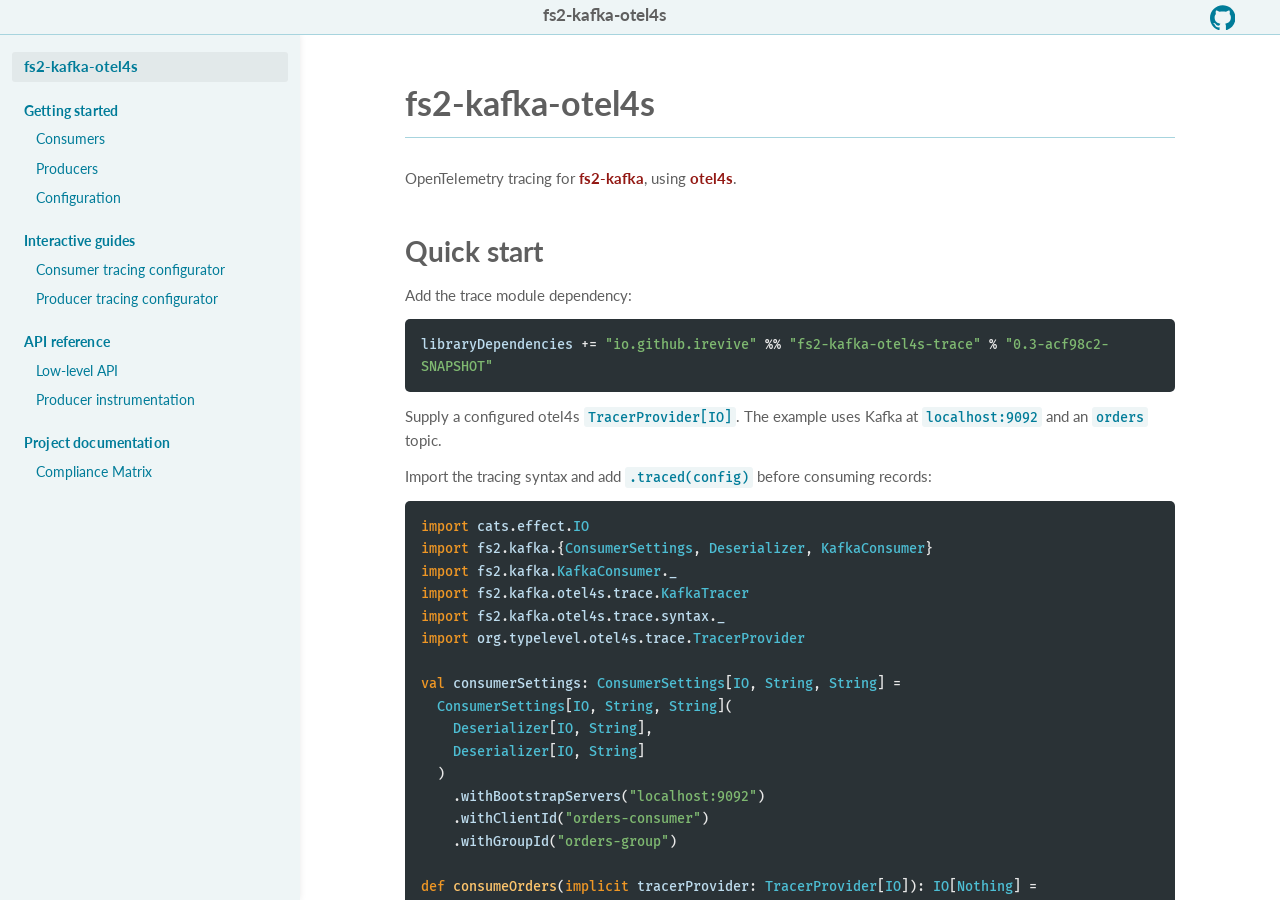
==== commit e63b00fb: "deploy: acf98c2ee9271593ae1a850504eabd8771226863" ====
--- a/index.html
+++ b/index.html
@@ -113,7 +113,7 @@
         
         <h2 id="quick-start" class="section"><a class="anchor-link left" href="#quick-start"><i class="icofont-laika link">&#xef71;</i></a>Quick start</h2>
         <p>Add the trace module dependency:</p>
-        <pre class="keep-together pdf epub"><code class="nohighlight"><span class="identifier">libraryDependencies</span><span> += </span><span class="string-literal">&quot;io.github.irevive&quot;</span><span> %% </span><span class="string-literal">&quot;fs2-kafka-otel4s-trace&quot;</span><span> % </span><span class="string-literal">&quot;0.3-7fa67c2-SNAPSHOT&quot;</span></code></pre>
+        <pre class="keep-together pdf epub"><code class="nohighlight"><span class="identifier">libraryDependencies</span><span> += </span><span class="string-literal">&quot;io.github.irevive&quot;</span><span> %% </span><span class="string-literal">&quot;fs2-kafka-otel4s-trace&quot;</span><span> % </span><span class="string-literal">&quot;0.3-acf98c2-SNAPSHOT&quot;</span></code></pre>
         <p>Supply a configured otel4s <code>TracerProvider[IO]</code>. The example uses Kafka at <code>localhost:9092</code> and an <code>orders</code> topic.</p>
         <p>Import the tracing syntax and add <code>.traced(config)</code> before consuming records:</p>
         <pre><code class="nohighlight"><span class="keyword">import</span><span> </span><span class="identifier">cats</span><span>.</span><span class="identifier">effect</span><span>.</span><span class="type-name">IO</span><span>
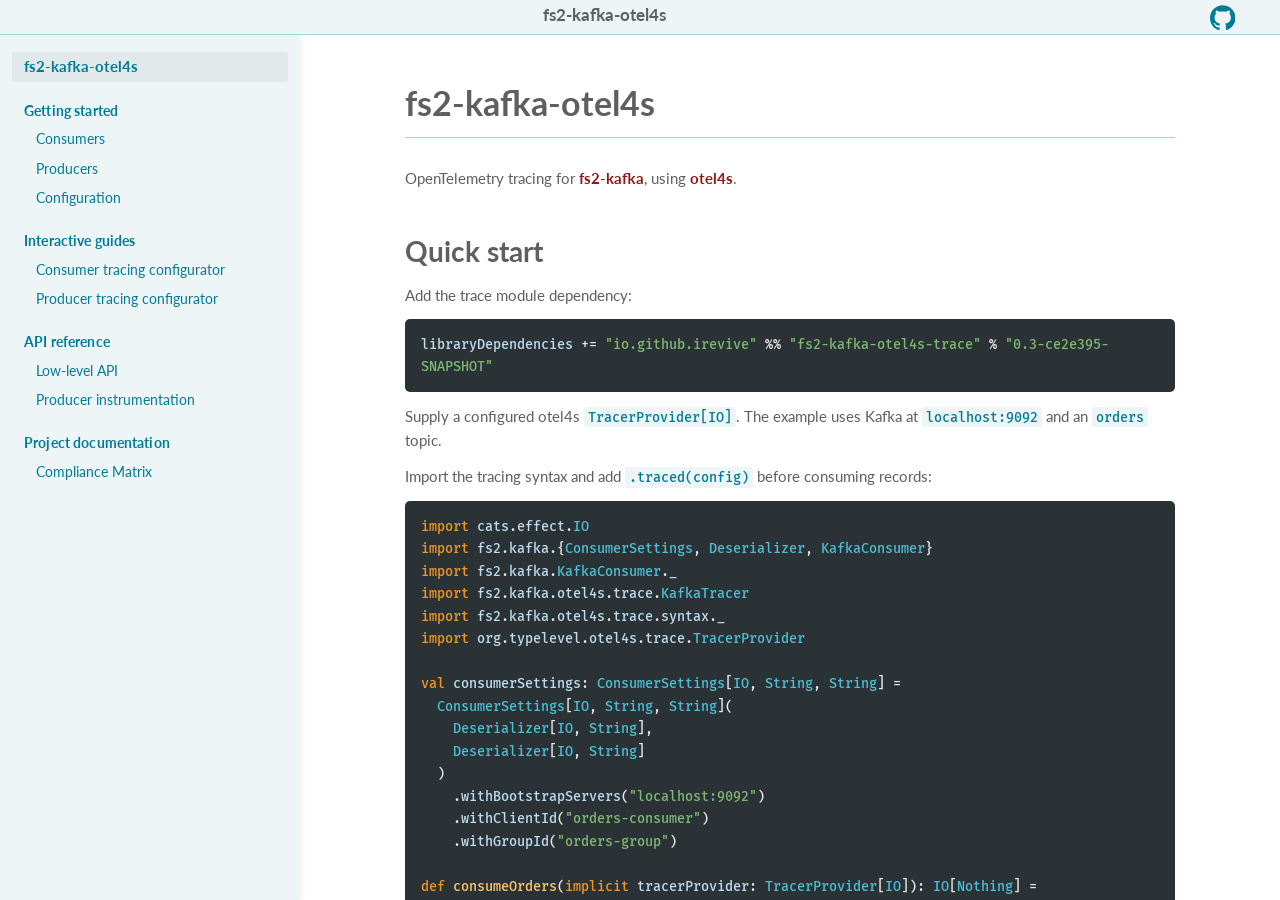
==== commit 5a257933: "deploy: ce2e3958de9c6020249b03d8a3e586a1fd5debb7" ====
--- a/index.html
+++ b/index.html
@@ -113,7 +113,7 @@
         
         <h2 id="quick-start" class="section"><a class="anchor-link left" href="#quick-start"><i class="icofont-laika link">&#xef71;</i></a>Quick start</h2>
         <p>Add the trace module dependency:</p>
-        <pre class="keep-together pdf epub"><code class="nohighlight"><span class="identifier">libraryDependencies</span><span> += </span><span class="string-literal">&quot;io.github.irevive&quot;</span><span> %% </span><span class="string-literal">&quot;fs2-kafka-otel4s-trace&quot;</span><span> % </span><span class="string-literal">&quot;0.3-acf98c2-SNAPSHOT&quot;</span></code></pre>
+        <pre class="keep-together pdf epub"><code class="nohighlight"><span class="identifier">libraryDependencies</span><span> += </span><span class="string-literal">&quot;io.github.irevive&quot;</span><span> %% </span><span class="string-literal">&quot;fs2-kafka-otel4s-trace&quot;</span><span> % </span><span class="string-literal">&quot;0.3-ce2e395-SNAPSHOT&quot;</span></code></pre>
         <p>Supply a configured otel4s <code>TracerProvider[IO]</code>. The example uses Kafka at <code>localhost:9092</code> and an <code>orders</code> topic.</p>
         <p>Import the tracing syntax and add <code>.traced(config)</code> before consuming records:</p>
         <pre><code class="nohighlight"><span class="keyword">import</span><span> </span><span class="identifier">cats</span><span>.</span><span class="identifier">effect</span><span>.</span><span class="type-name">IO</span><span>
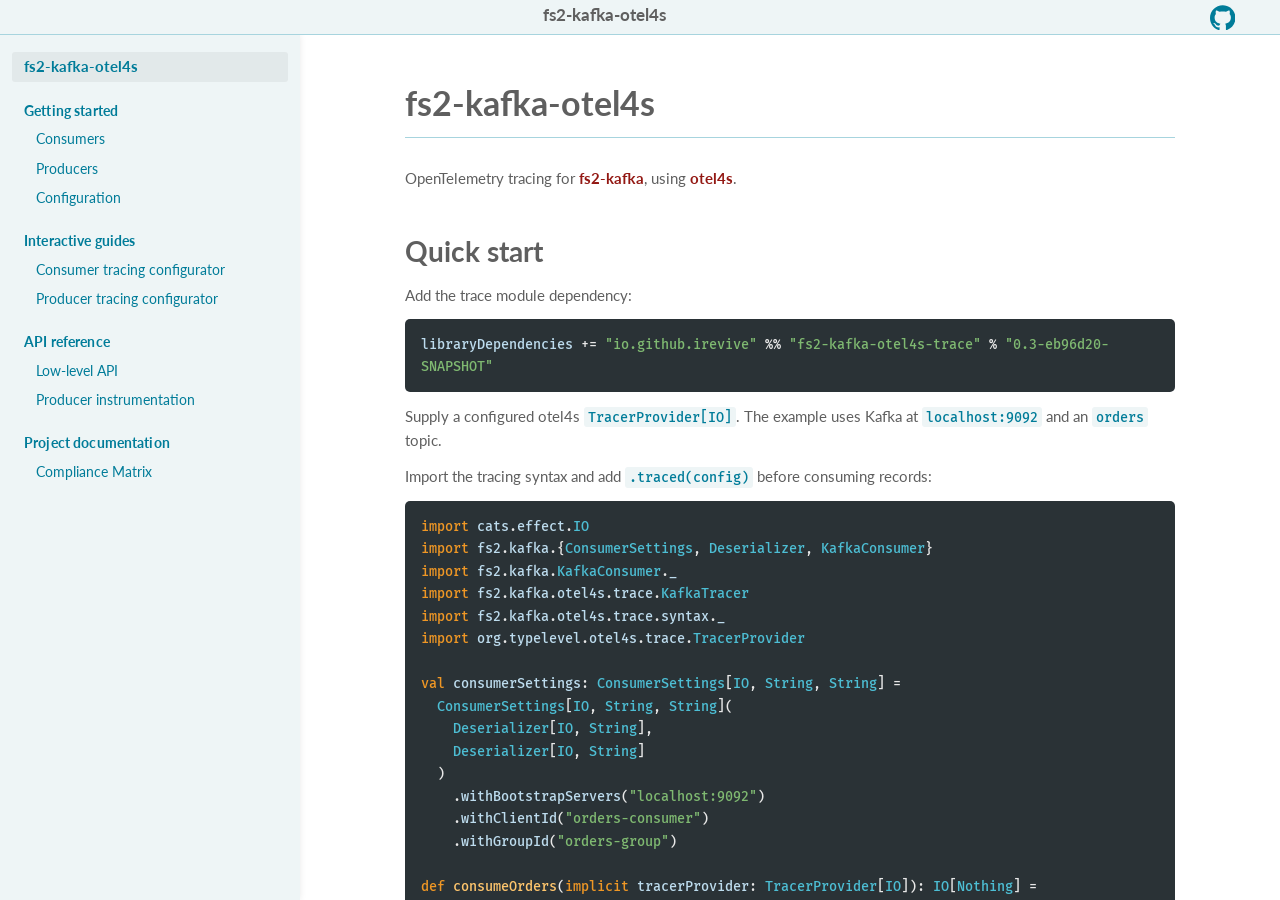
==== commit cc142b7a: "deploy: eb96d20526943f2482939b7805a2cea39a769d26" ====
--- a/index.html
+++ b/index.html
@@ -113,7 +113,7 @@
         
         <h2 id="quick-start" class="section"><a class="anchor-link left" href="#quick-start"><i class="icofont-laika link">&#xef71;</i></a>Quick start</h2>
         <p>Add the trace module dependency:</p>
-        <pre class="keep-together pdf epub"><code class="nohighlight"><span class="identifier">libraryDependencies</span><span> += </span><span class="string-literal">&quot;io.github.irevive&quot;</span><span> %% </span><span class="string-literal">&quot;fs2-kafka-otel4s-trace&quot;</span><span> % </span><span class="string-literal">&quot;0.3-ce2e395-SNAPSHOT&quot;</span></code></pre>
+        <pre class="keep-together pdf epub"><code class="nohighlight"><span class="identifier">libraryDependencies</span><span> += </span><span class="string-literal">&quot;io.github.irevive&quot;</span><span> %% </span><span class="string-literal">&quot;fs2-kafka-otel4s-trace&quot;</span><span> % </span><span class="string-literal">&quot;0.3-eb96d20-SNAPSHOT&quot;</span></code></pre>
         <p>Supply a configured otel4s <code>TracerProvider[IO]</code>. The example uses Kafka at <code>localhost:9092</code> and an <code>orders</code> topic.</p>
         <p>Import the tracing syntax and add <code>.traced(config)</code> before consuming records:</p>
         <pre><code class="nohighlight"><span class="keyword">import</span><span> </span><span class="identifier">cats</span><span>.</span><span class="identifier">effect</span><span>.</span><span class="type-name">IO</span><span>
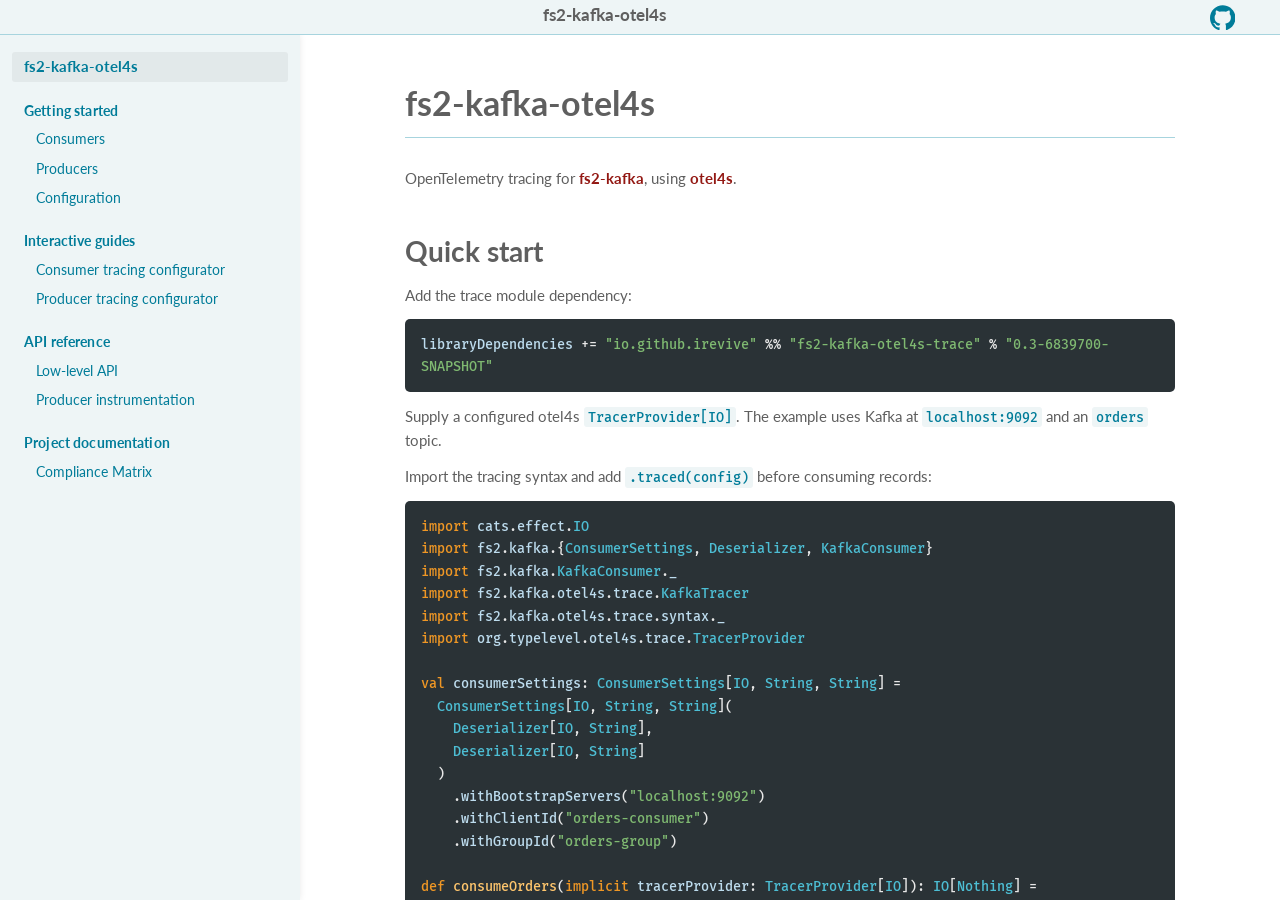
==== commit 0e864742: "deploy: 6839700ead00241842ace4efda15a3b1172bb6ed" ====
--- a/index.html
+++ b/index.html
@@ -113,7 +113,7 @@
         
         <h2 id="quick-start" class="section"><a class="anchor-link left" href="#quick-start"><i class="icofont-laika link">&#xef71;</i></a>Quick start</h2>
         <p>Add the trace module dependency:</p>
-        <pre class="keep-together pdf epub"><code class="nohighlight"><span class="identifier">libraryDependencies</span><span> += </span><span class="string-literal">&quot;io.github.irevive&quot;</span><span> %% </span><span class="string-literal">&quot;fs2-kafka-otel4s-trace&quot;</span><span> % </span><span class="string-literal">&quot;0.3-eb96d20-SNAPSHOT&quot;</span></code></pre>
+        <pre class="keep-together pdf epub"><code class="nohighlight"><span class="identifier">libraryDependencies</span><span> += </span><span class="string-literal">&quot;io.github.irevive&quot;</span><span> %% </span><span class="string-literal">&quot;fs2-kafka-otel4s-trace&quot;</span><span> % </span><span class="string-literal">&quot;0.3-6839700-SNAPSHOT&quot;</span></code></pre>
         <p>Supply a configured otel4s <code>TracerProvider[IO]</code>. The example uses Kafka at <code>localhost:9092</code> and an <code>orders</code> topic.</p>
         <p>Import the tracing syntax and add <code>.traced(config)</code> before consuming records:</p>
         <pre><code class="nohighlight"><span class="keyword">import</span><span> </span><span class="identifier">cats</span><span>.</span><span class="identifier">effect</span><span>.</span><span class="type-name">IO</span><span>
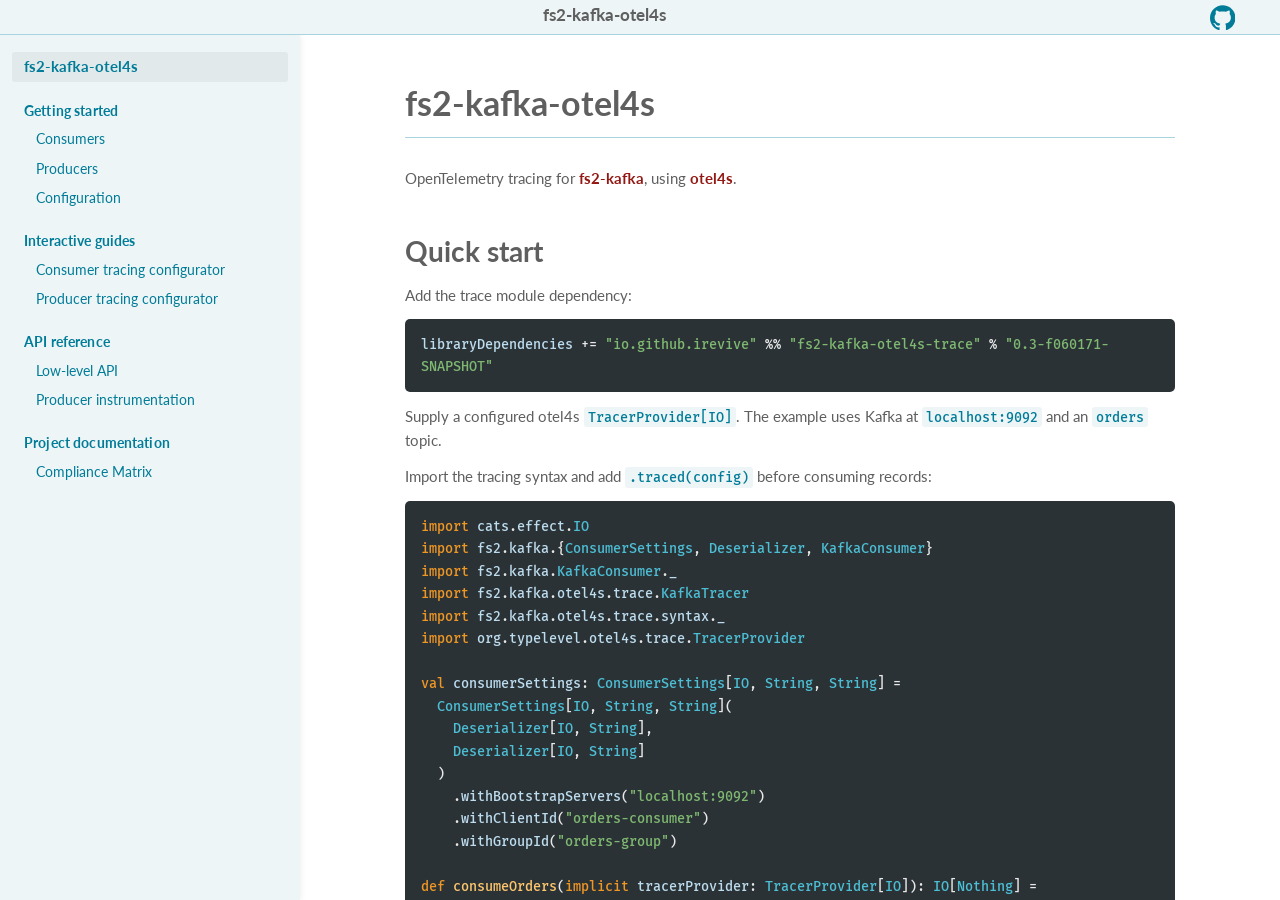
==== commit c86be656: "deploy: f06017180157d349db8baac24842fe182f0e8086" ====
--- a/index.html
+++ b/index.html
@@ -113,7 +113,7 @@
         
         <h2 id="quick-start" class="section"><a class="anchor-link left" href="#quick-start"><i class="icofont-laika link">&#xef71;</i></a>Quick start</h2>
         <p>Add the trace module dependency:</p>
-        <pre class="keep-together pdf epub"><code class="nohighlight"><span class="identifier">libraryDependencies</span><span> += </span><span class="string-literal">&quot;io.github.irevive&quot;</span><span> %% </span><span class="string-literal">&quot;fs2-kafka-otel4s-trace&quot;</span><span> % </span><span class="string-literal">&quot;0.3-6839700-SNAPSHOT&quot;</span></code></pre>
+        <pre class="keep-together pdf epub"><code class="nohighlight"><span class="identifier">libraryDependencies</span><span> += </span><span class="string-literal">&quot;io.github.irevive&quot;</span><span> %% </span><span class="string-literal">&quot;fs2-kafka-otel4s-trace&quot;</span><span> % </span><span class="string-literal">&quot;0.3-f060171-SNAPSHOT&quot;</span></code></pre>
         <p>Supply a configured otel4s <code>TracerProvider[IO]</code>. The example uses Kafka at <code>localhost:9092</code> and an <code>orders</code> topic.</p>
         <p>Import the tracing syntax and add <code>.traced(config)</code> before consuming records:</p>
         <pre><code class="nohighlight"><span class="keyword">import</span><span> </span><span class="identifier">cats</span><span>.</span><span class="identifier">effect</span><span>.</span><span class="type-name">IO</span><span>
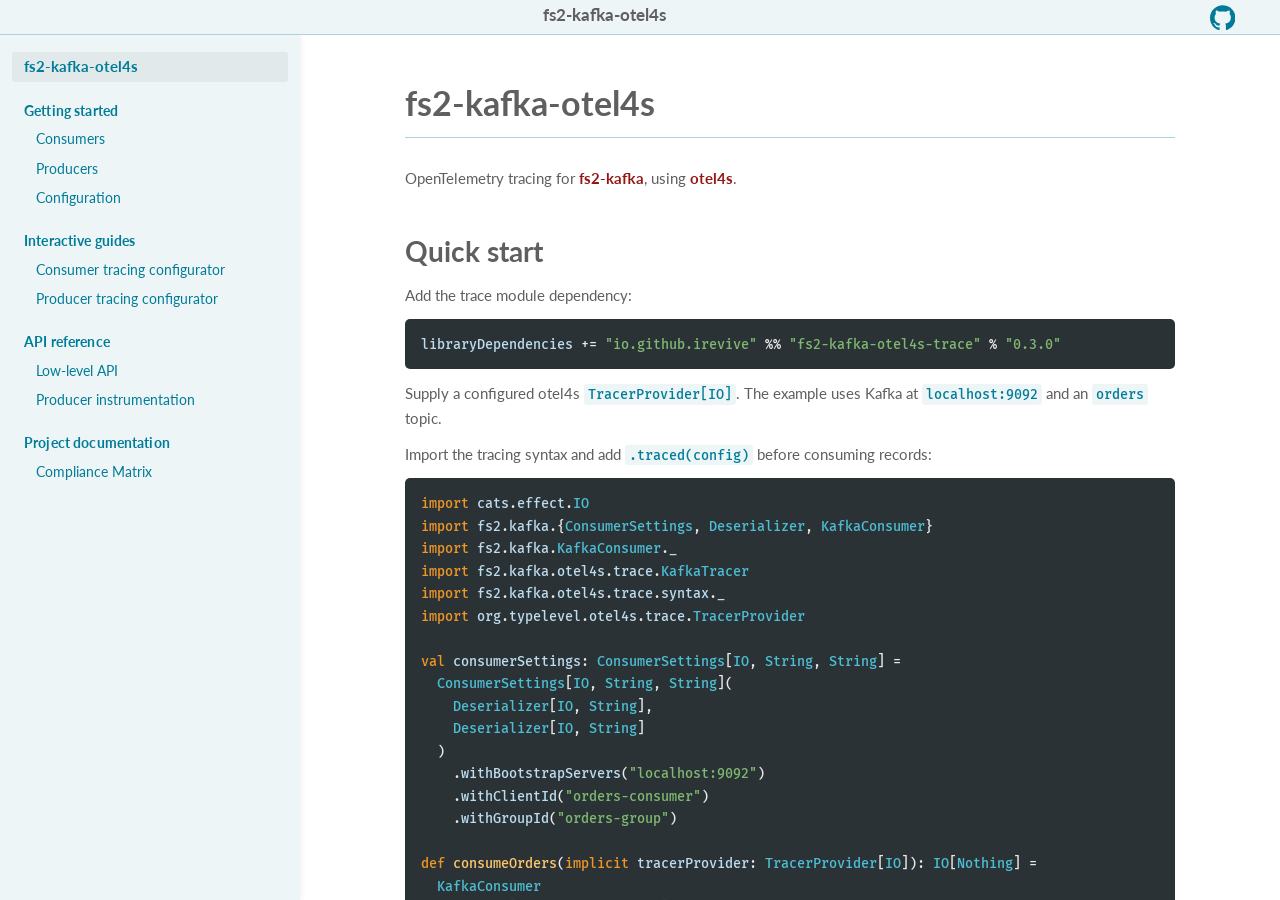
==== commit ed6eeedc: "deploy: 09b587e4cb226e944bc49f3e0003635bc55df1f0" ====
--- a/index.html
+++ b/index.html
@@ -113,7 +113,7 @@
         
         <h2 id="quick-start" class="section"><a class="anchor-link left" href="#quick-start"><i class="icofont-laika link">&#xef71;</i></a>Quick start</h2>
         <p>Add the trace module dependency:</p>
-        <pre class="keep-together pdf epub"><code class="nohighlight"><span class="identifier">libraryDependencies</span><span> += </span><span class="string-literal">&quot;io.github.irevive&quot;</span><span> %% </span><span class="string-literal">&quot;fs2-kafka-otel4s-trace&quot;</span><span> % </span><span class="string-literal">&quot;0.3-f060171-SNAPSHOT&quot;</span></code></pre>
+        <pre class="keep-together pdf epub"><code class="nohighlight"><span class="identifier">libraryDependencies</span><span> += </span><span class="string-literal">&quot;io.github.irevive&quot;</span><span> %% </span><span class="string-literal">&quot;fs2-kafka-otel4s-trace&quot;</span><span> % </span><span class="string-literal">&quot;0.3.0&quot;</span></code></pre>
         <p>Supply a configured otel4s <code>TracerProvider[IO]</code>. The example uses Kafka at <code>localhost:9092</code> and an <code>orders</code> topic.</p>
         <p>Import the tracing syntax and add <code>.traced(config)</code> before consuming records:</p>
         <pre><code class="nohighlight"><span class="keyword">import</span><span> </span><span class="identifier">cats</span><span>.</span><span class="identifier">effect</span><span>.</span><span class="type-name">IO</span><span>
